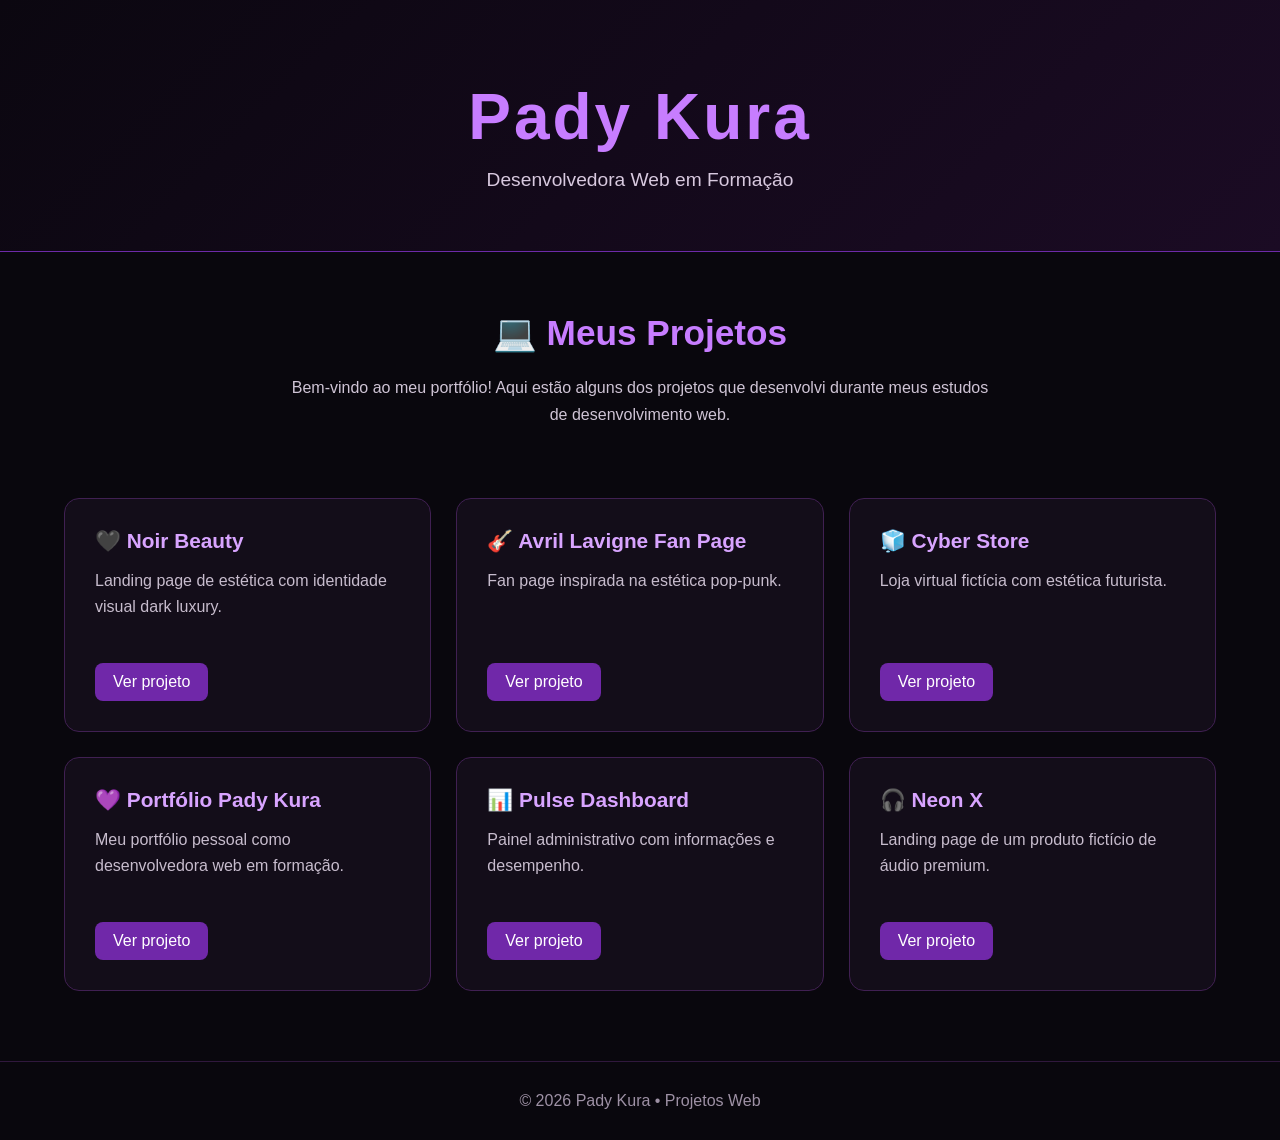
==== index.html @ dab2f783 "Adiciona página inicial do portfólio" ====
<!DOCTYPE html>
<html lang="pt-BR">
<head>
    <meta charset="UTF-8">
    <meta name="viewport" content="width=device-width, initial-scale=1.0">
    <title>Pady Kura | Projetos Web</title>

    <link rel="stylesheet" href="style.css">
</head>

<body>

    <header>
        <h1>Pady Kura</h1>
        <p>Desenvolvedora Web em Formação</p>
    </header>

    <main>

        <section class="intro">
            <h2>💻 Meus Projetos</h2>

            <p>
                Bem-vindo ao meu portfólio!
                Aqui estão alguns dos projetos que desenvolvi
                durante meus estudos de desenvolvimento web.
            </p>
        </section>

        <section class="projetos">

            <div class="card">
                <h3>🖤 Noir Beauty</h3>
                <p>Landing page de estética com identidade visual dark luxury.</p>
                <a href="trabalho%20com%20codigos/">Ver projeto</a>
            </div>

            <div class="card">
                <h3>🎸 Avril Lavigne Fan Page</h3>
                <p>Fan page inspirada na estética pop-punk.</p>
                <a href="trabalho%20com%20codigos/avril-fan-page/">Ver projeto</a>
            </div>

            <div class="card">
                <h3>🧊 Cyber Store</h3>
                <p>Loja virtual fictícia com estética futurista.</p>
                <a href="projeto-CYBER%20STORE/">Ver projeto</a>
            </div>

            <div class="card">
                <h3>💜 Portfólio Pady Kura</h3>
                <p>Meu portfólio pessoal como desenvolvedora web em formação.</p>
                <a href="portfolio-pady-kura/">Ver projeto</a>
            </div>

            <div class="card">
                <h3>📊 Pulse Dashboard</h3>
                <p>Painel administrativo com informações e desempenho.</p>
                <a href="dashboard/">Ver projeto</a>
            </div>

            <div class="card">
                <h3>🎧 Neon X</h3>
                <p>Landing page de um produto fictício de áudio premium.</p>
                <a href="neon-x/">Ver projeto</a>
            </div>

        </section>

    </main>

    <footer>
        <p>© 2026 Pady Kura • Projetos Web</p>
    </footer>

</body>
</html>
---- style.css ----
* {
    margin: 0;
    padding: 0;
    box-sizing: border-box;
}

body {
    font-family: Arial, sans-serif;
    background: #09070d;
    color: #f5f0fa;
    min-height: 100vh;
}

/* CABEÇALHO */

header {
    text-align: center;
    padding: 80px 20px 60px;
    background: linear-gradient(135deg, #0b0710, #1b0b24);
    border-bottom: 1px solid #6d2aa8;
}

header h1 {
    font-size: 4rem;
    color: #c77dff;
    margin-bottom: 15px;
    letter-spacing: 3px;
}

header p {
    font-size: 1.2rem;
    color: #d8c9df;
}

/* CONTEÚDO */

main {
    width: 90%;
    max-width: 1200px;
    margin: auto;
}

.intro {
    text-align: center;
    padding: 60px 20px 40px;
}

.intro h2 {
    font-size: 2.2rem;
    color: #c77dff;
    margin-bottom: 20px;
}

.intro p {
    max-width: 700px;
    margin: auto;
    line-height: 1.7;
    color: #cfc4d5;
}

/* PROJETOS */

.projetos {
    display: grid;
    grid-template-columns: repeat(3, 1fr);
    gap: 25px;
    padding: 30px 0 70px;
}

.card {
    background: #130d19;
    border: 1px solid #402052;
    border-radius: 15px;
    padding: 30px;
    transition: 0.3s;
}

.card:hover {
    transform: translateY(-8px);
    border-color: #a855f7;
    box-shadow: 0 10px 30px rgba(168, 85, 247, 0.2);
}

.card h3 {
    color: #d8a4ff;
    margin-bottom: 15px;
    font-size: 1.3rem;
}

.card p {
    color: #c7bccd;
    line-height: 1.6;
    min-height: 75px;
}

.card a {
    display: inline-block;
    margin-top: 20px;
    padding: 10px 18px;
    background: #7028a9;
    color: white;
    text-decoration: none;
    border-radius: 8px;
    transition: 0.3s;
}

.card a:hover {
    background: #a855f7;
}

/* RODAPÉ */

footer {
    text-align: center;
    padding: 30px;
    border-top: 1px solid #30183d;
    color: #9e91a5;
}

/* CELULAR */

@media (max-width: 900px) {

    .projetos {
        grid-template-columns: repeat(2, 1fr);
    }

}

@media (max-width: 600px) {

    header h1 {
        font-size: 2.8rem;
    }

    .projetos {
        grid-template-columns: 1fr;
    }

    .card {
        padding: 25px;
    }

}
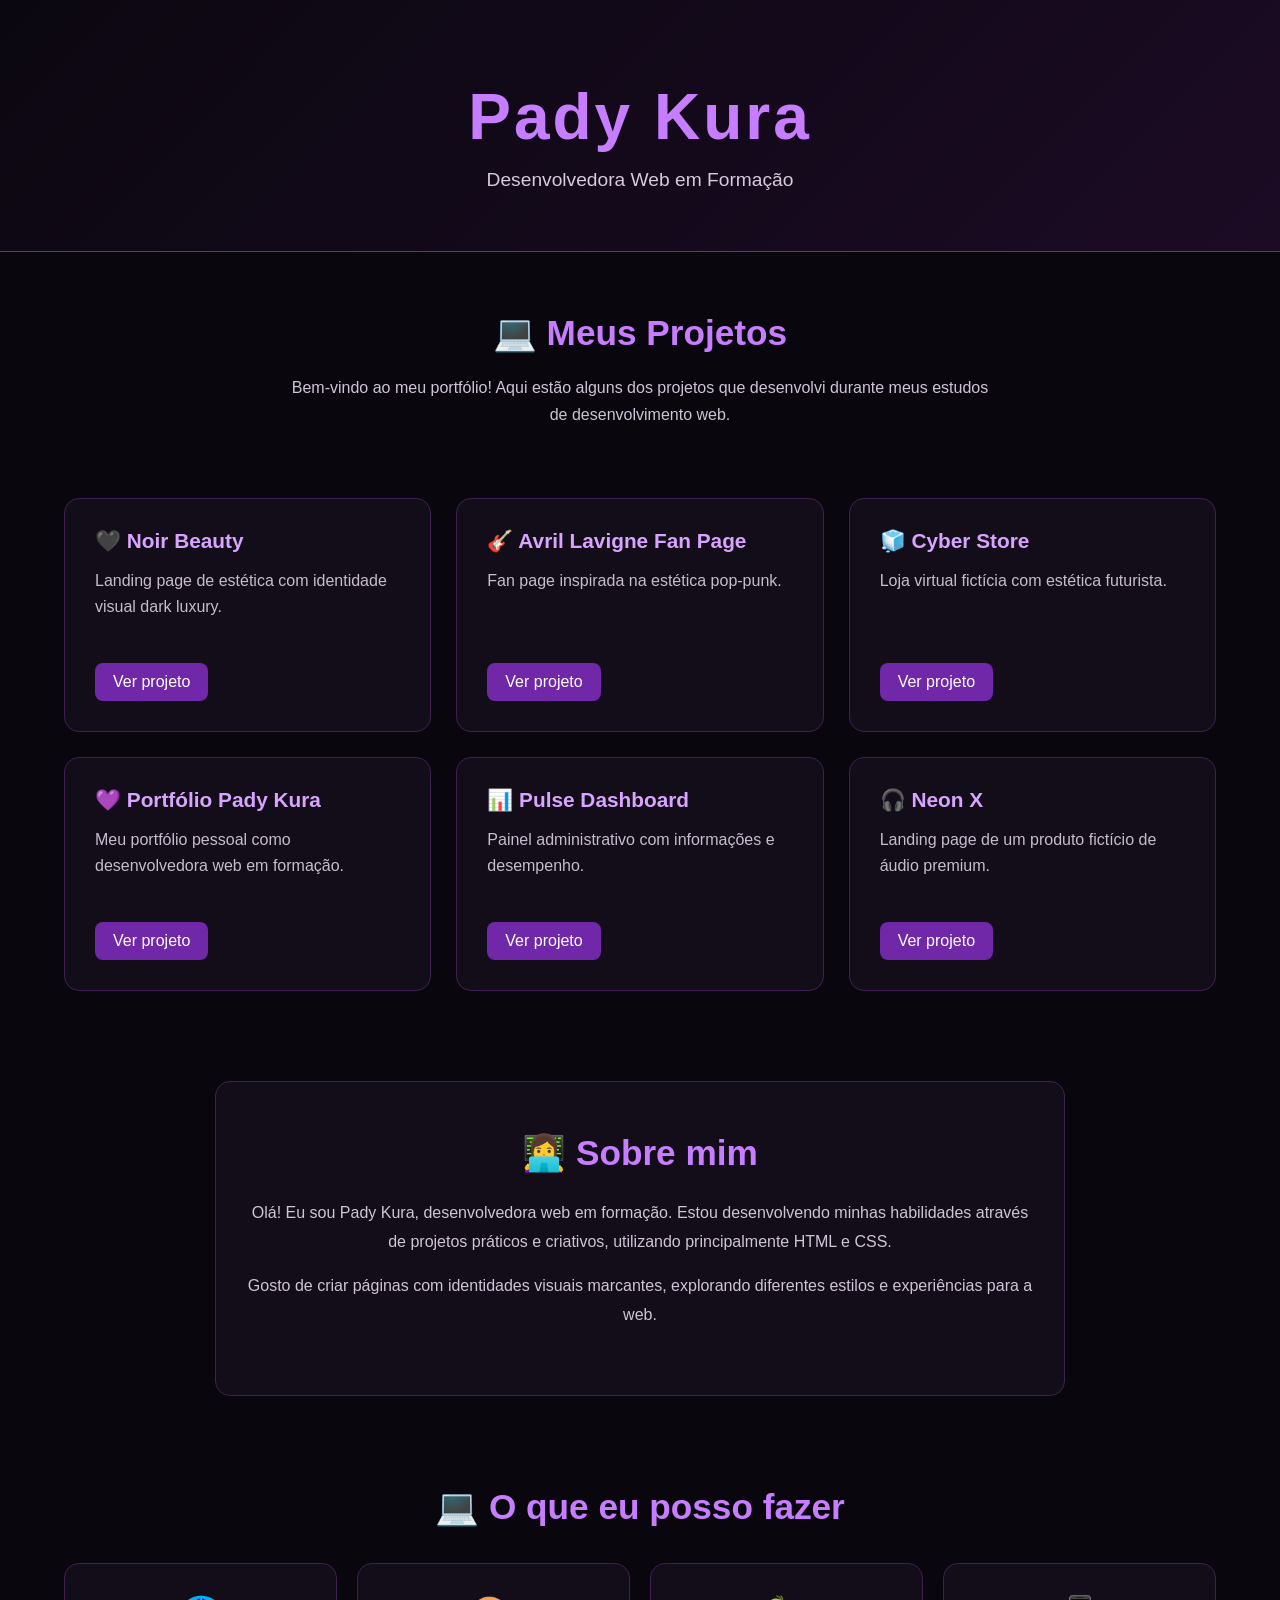
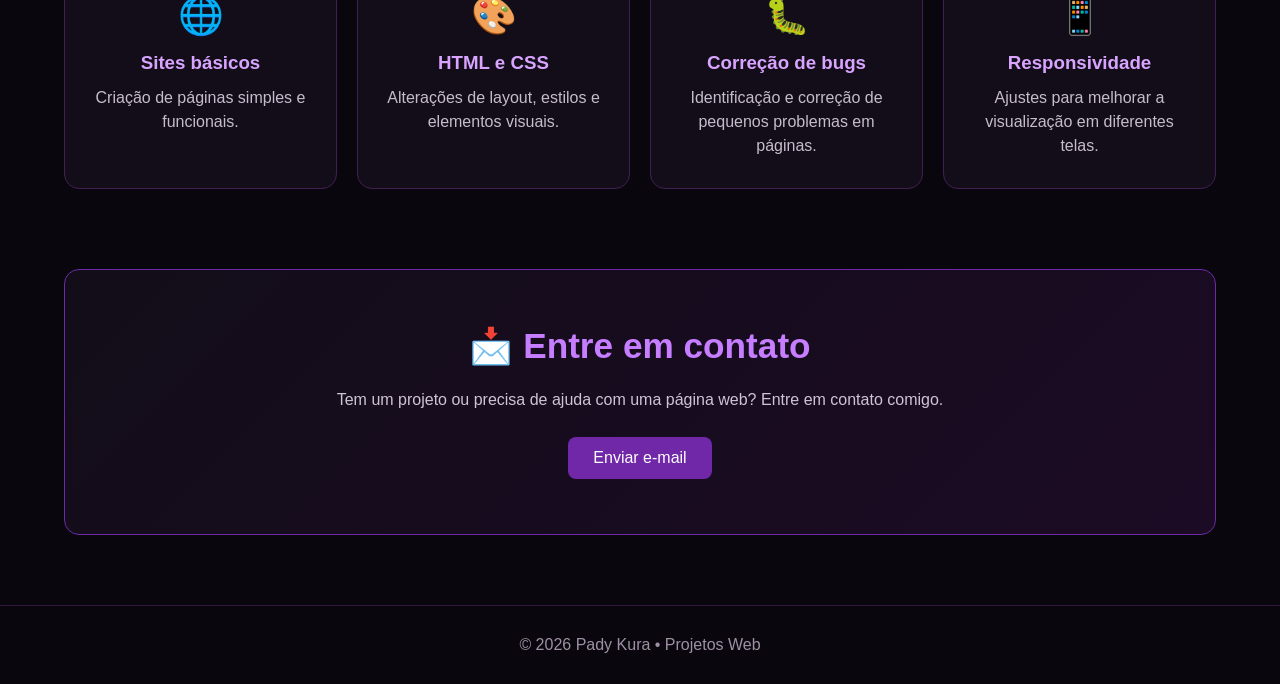
==== commit 8dc7386e: "Adiciona sobre mim habilidades e contato" ====
--- a/index.html
+++ b/index.html
@@ -1,8 +1,10 @@
 <!DOCTYPE html>
 <html lang="pt-BR">
+
 <head>
     <meta charset="UTF-8">
     <meta name="viewport" content="width=device-width, initial-scale=1.0">
+
     <title>Pady Kura | Projetos Web</title>
 
     <link rel="stylesheet" href="style.css">
@@ -15,9 +17,13 @@
         <p>Desenvolvedora Web em Formação</p>
     </header>
 
+
     <main>
 
+        <!-- INTRODUÇÃO -->
+
         <section class="intro">
+
             <h2>💻 Meus Projetos</h2>
 
             <p>
@@ -25,53 +31,220 @@
                 Aqui estão alguns dos projetos que desenvolvi
                 durante meus estudos de desenvolvimento web.
             </p>
-        </section>
+
+        </section>
+
+
+        <!-- PROJETOS -->
 
         <section class="projetos">
 
             <div class="card">
+
                 <h3>🖤 Noir Beauty</h3>
-                <p>Landing page de estética com identidade visual dark luxury.</p>
-                <a href="trabalho%20com%20codigos/">Ver projeto</a>
-            </div>
-
-            <div class="card">
+
+                <p>
+                    Landing page de estética com identidade visual dark luxury.
+                </p>
+
+                <a href="trabalho%20com%20codigos/">
+                    Ver projeto
+                </a>
+
+            </div>
+
+
+            <div class="card">
+
                 <h3>🎸 Avril Lavigne Fan Page</h3>
-                <p>Fan page inspirada na estética pop-punk.</p>
-                <a href="trabalho%20com%20codigos/avril-fan-page/">Ver projeto</a>
-            </div>
-
-            <div class="card">
+
+                <p>
+                    Fan page inspirada na estética pop-punk.
+                </p>
+
+                <a href="trabalho%20com%20codigos/avril-fan-page/">
+                    Ver projeto
+                </a>
+
+            </div>
+
+
+            <div class="card">
+
                 <h3>🧊 Cyber Store</h3>
-                <p>Loja virtual fictícia com estética futurista.</p>
-                <a href="projeto-CYBER%20STORE/">Ver projeto</a>
-            </div>
-
-            <div class="card">
+
+                <p>
+                    Loja virtual fictícia com estética futurista.
+                </p>
+
+                <a href="projeto-CYBER%20STORE/">
+                    Ver projeto
+                </a>
+
+            </div>
+
+
+            <div class="card">
+
                 <h3>💜 Portfólio Pady Kura</h3>
-                <p>Meu portfólio pessoal como desenvolvedora web em formação.</p>
-                <a href="portfolio-pady-kura/">Ver projeto</a>
-            </div>
-
-            <div class="card">
+
+                <p>
+                    Meu portfólio pessoal como desenvolvedora web em formação.
+                </p>
+
+                <a href="portfolio-pady-kura/">
+                    Ver projeto
+                </a>
+
+            </div>
+
+
+            <div class="card">
+
                 <h3>📊 Pulse Dashboard</h3>
-                <p>Painel administrativo com informações e desempenho.</p>
-                <a href="dashboard/">Ver projeto</a>
-            </div>
-
-            <div class="card">
+
+                <p>
+                    Painel administrativo com informações e desempenho.
+                </p>
+
+                <a href="dashboard/">
+                    Ver projeto
+                </a>
+
+            </div>
+
+
+            <div class="card">
+
                 <h3>🎧 Neon X</h3>
-                <p>Landing page de um produto fictício de áudio premium.</p>
-                <a href="neon-x/">Ver projeto</a>
-            </div>
-
-        </section>
+
+                <p>
+                    Landing page de um produto fictício de áudio premium.
+                </p>
+
+                <a href="neon-x/">
+                    Ver projeto
+                </a>
+
+            </div>
+
+        </section>
+
+
+        <!-- SOBRE MIM -->
+
+        <section class="sobre">
+
+            <h2>👩‍💻 Sobre mim</h2>
+
+            <p>
+                Olá! Eu sou Pady Kura, desenvolvedora web em formação.
+                Estou desenvolvendo minhas habilidades através de projetos
+                práticos e criativos, utilizando principalmente HTML e CSS.
+            </p>
+
+            <p>
+                Gosto de criar páginas com identidades visuais marcantes,
+                explorando diferentes estilos e experiências para a web.
+            </p>
+
+        </section>
+
+
+        <!-- HABILIDADES -->
+
+        <section class="habilidades">
+
+            <h2>💻 O que eu posso fazer</h2>
+
+            <div class="habilidades-lista">
+
+                <div class="habilidade">
+
+                    <span>🌐</span>
+
+                    <h3>Sites básicos</h3>
+
+                    <p>
+                        Criação de páginas simples e funcionais.
+                    </p>
+
+                </div>
+
+
+                <div class="habilidade">
+
+                    <span>🎨</span>
+
+                    <h3>HTML e CSS</h3>
+
+                    <p>
+                        Alterações de layout, estilos e elementos visuais.
+                    </p>
+
+                </div>
+
+
+                <div class="habilidade">
+
+                    <span>🐛</span>
+
+                    <h3>Correção de bugs</h3>
+
+                    <p>
+                        Identificação e correção de pequenos problemas em páginas.
+                    </p>
+
+                </div>
+
+
+                <div class="habilidade">
+
+                    <span>📱</span>
+
+                    <h3>Responsividade</h3>
+
+                    <p>
+                        Ajustes para melhorar a visualização em diferentes telas.
+                    </p>
+
+                </div>
+
+            </div>
+
+        </section>
+
+
+        <!-- CONTATO -->
+
+        <section class="contato">
+
+            <h2>📩 Entre em contato</h2>
+
+            <p>
+                Tem um projeto ou precisa de ajuda com uma página web?
+                Entre em contato comigo.
+            </p>
+
+            <a href="mailto:seuemail@exemplo.com" class="botao-contato">
+                Enviar e-mail
+            </a>
+
+        </section>
+
 
     </main>
 
+
     <footer>
-        <p>© 2026 Pady Kura • Projetos Web</p>
+
+        <p>
+            © 2026 Pady Kura • Projetos Web
+        </p>
+
     </footer>
 
+
 </body>
+
 </html>
--- a/style.css
+++ b/style.css
@@ -32,6 +32,7 @@
     color: #d8c9df;
 }
 
+
 /* CONTEÚDO */
 
 main {
@@ -57,6 +58,7 @@
     line-height: 1.7;
     color: #cfc4d5;
 }
+
 
 /* PROJETOS */
 
@@ -108,6 +110,121 @@
     background: #a855f7;
 }
 
+
+/* SOBRE MIM */
+
+.sobre {
+    text-align: center;
+    max-width: 850px;
+    margin: 20px auto 70px;
+    padding: 50px 30px;
+    background: #130d19;
+    border: 1px solid #402052;
+    border-radius: 15px;
+}
+
+.sobre h2 {
+    color: #c77dff;
+    font-size: 2.2rem;
+    margin-bottom: 25px;
+}
+
+.sobre p {
+    color: #cfc4d5;
+    line-height: 1.8;
+    margin-bottom: 15px;
+}
+
+
+/* HABILIDADES */
+
+.habilidades {
+    text-align: center;
+    padding: 20px 0 70px;
+}
+
+.habilidades h2 {
+    color: #c77dff;
+    font-size: 2.2rem;
+    margin-bottom: 35px;
+}
+
+.habilidades-lista {
+    display: grid;
+    grid-template-columns: repeat(4, 1fr);
+    gap: 20px;
+}
+
+.habilidade {
+    background: #130d19;
+    border: 1px solid #402052;
+    border-radius: 15px;
+    padding: 30px 20px;
+    transition: 0.3s;
+}
+
+.habilidade:hover {
+    transform: translateY(-6px);
+    border-color: #a855f7;
+    box-shadow: 0 10px 30px rgba(168, 85, 247, 0.2);
+}
+
+.habilidade span {
+    display: block;
+    font-size: 2.3rem;
+    margin-bottom: 15px;
+}
+
+.habilidade h3 {
+    color: #d8a4ff;
+    margin-bottom: 12px;
+}
+
+.habilidade p {
+    color: #c7bccd;
+    line-height: 1.5;
+}
+
+
+/* CONTATO */
+
+.contato {
+    text-align: center;
+    margin: 10px auto 70px;
+    padding: 55px 30px;
+    background: linear-gradient(135deg, #130d19, #1b0b24);
+    border: 1px solid #6d2aa8;
+    border-radius: 15px;
+}
+
+.contato h2 {
+    color: #c77dff;
+    font-size: 2.2rem;
+    margin-bottom: 20px;
+}
+
+.contato p {
+    color: #cfc4d5;
+    margin-bottom: 25px;
+    line-height: 1.6;
+}
+
+.botao-contato {
+    display: inline-block;
+    padding: 12px 25px;
+    background: #7028a9;
+    color: white;
+    text-decoration: none;
+    border-radius: 8px;
+    transition: 0.3s;
+}
+
+.botao-contato:hover {
+    background: #a855f7;
+    transform: translateY(-2px);
+}
+
+
 /* RODAPÉ */
 
 footer {
@@ -117,7 +234,8 @@
     color: #9e91a5;
 }
 
-/* CELULAR */
+
+/* TABLET */
 
 @media (max-width: 900px) {
 
@@ -125,7 +243,14 @@
         grid-template-columns: repeat(2, 1fr);
     }
 
-}
+    .habilidades-lista {
+        grid-template-columns: repeat(2, 1fr);
+    }
+
+}
+
+
+/* CELULAR */
 
 @media (max-width: 600px) {
 
@@ -141,4 +266,13 @@
         padding: 25px;
     }
 
+    .habilidades-lista {
+        grid-template-columns: 1fr;
+    }
+
+    .sobre,
+    .contato {
+        padding: 35px 20px;
+    }
+
 }
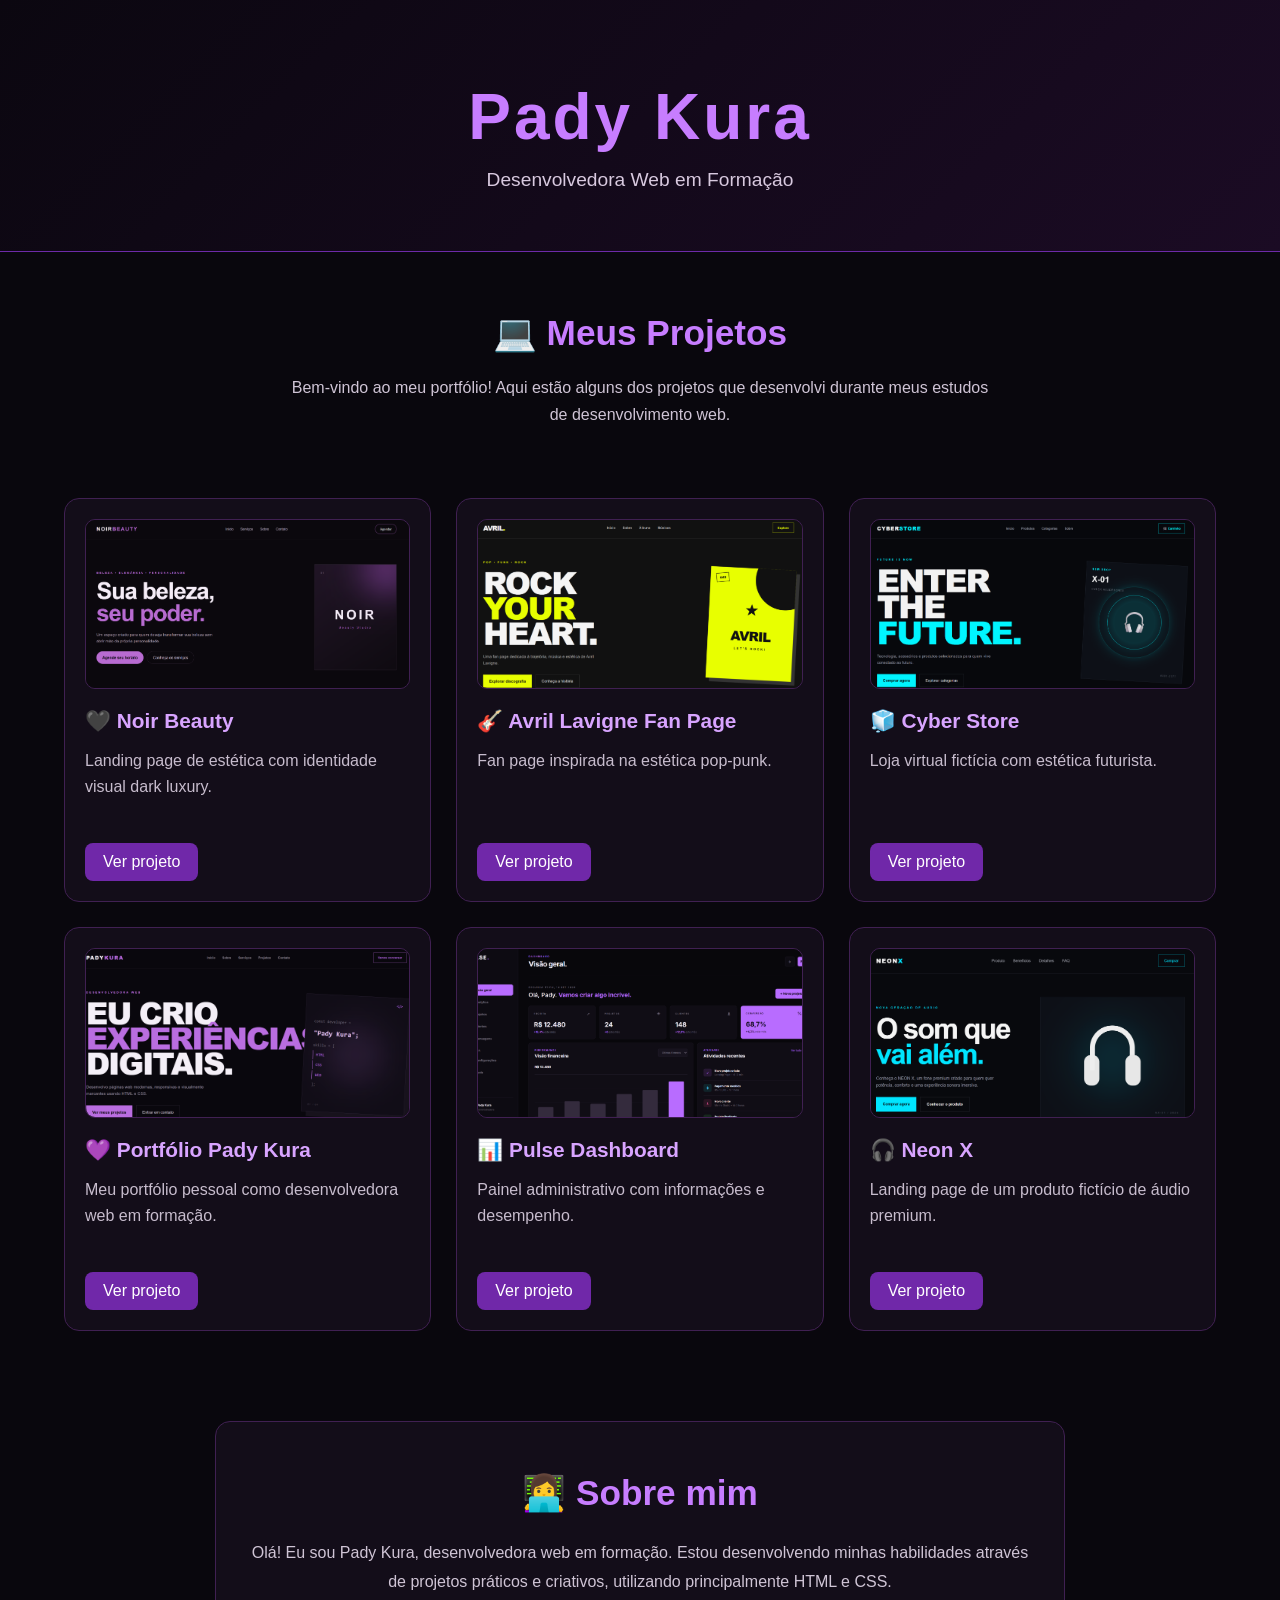
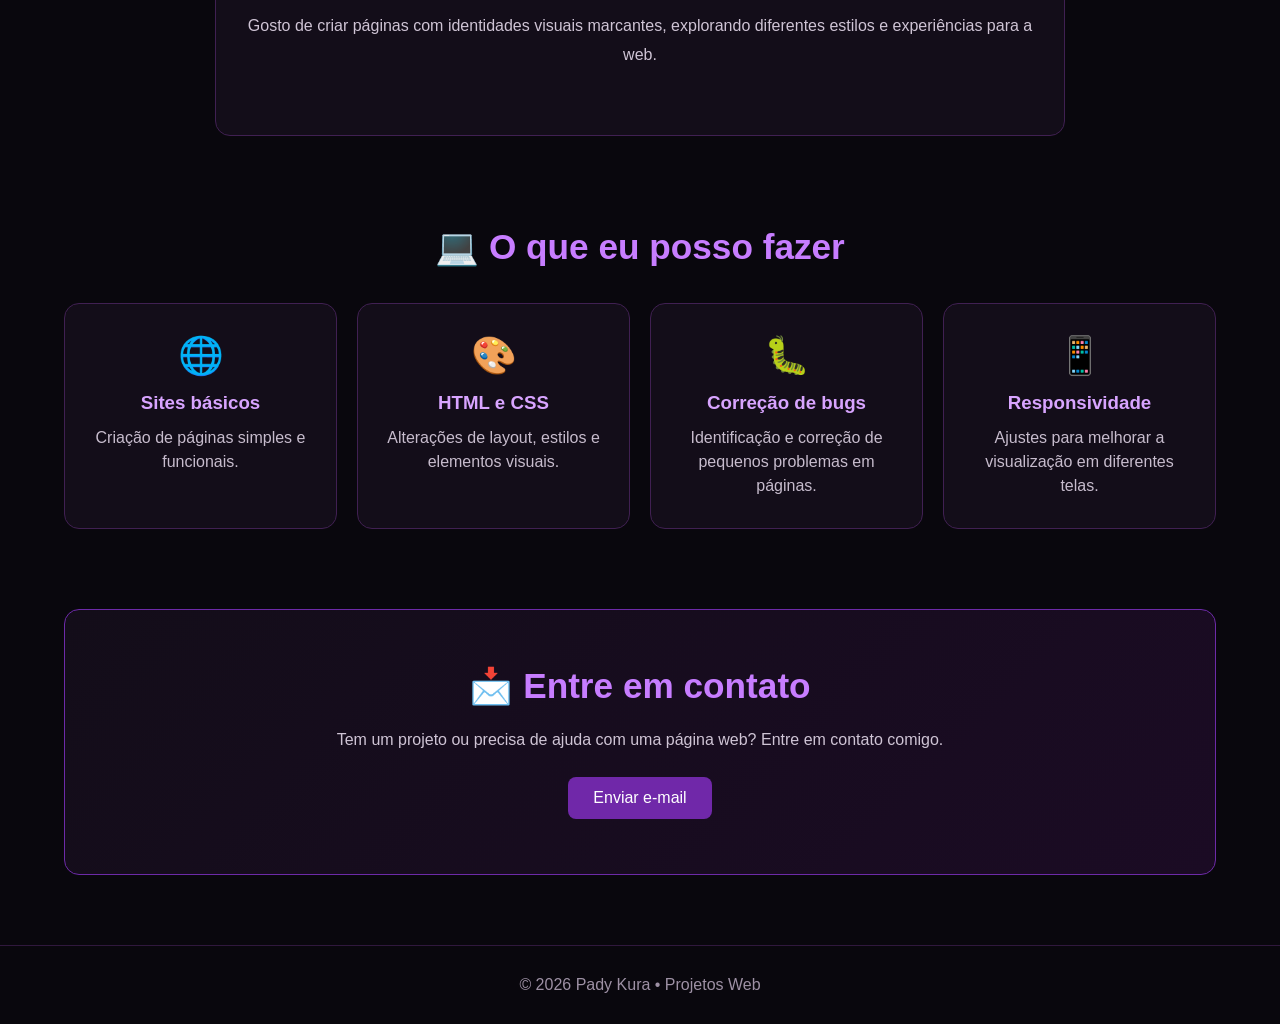
==== commit bd0f0905: "Adiciona previews dos projetos" ====
--- a/index.html
+++ b/index.html
@@ -39,22 +39,33 @@
 
         <section class="projetos">
 
-            <div class="card">
-
-                <h3>🖤 Noir Beauty</h3>
-
-                <p>
-                    Landing page de estética com identidade visual dark luxury.
-                </p>
-
-                <a href="trabalho%20com%20codigos/">
-                    Ver projeto
-                </a>
-
-            </div>
-
-
-            <div class="card">
+
+            <!-- NOIR BEAUTY -->
+
+            <div class="card">
+
+    <img src="previews/preview-noir-beauty.jpg"
+        alt="Prévia do projeto Noir Beauty">
+
+    <h3>🖤 Noir Beauty</h3>
+
+    <p>
+        Landing page de estética com identidade visual dark luxury.
+    </p>
+
+    <a href="trabalho%20com%20codigos/">
+        Ver projeto
+    </a>
+
+</div>
+
+
+            <!-- AVRIL LAVIGNE -->
+
+            <div class="card">
+
+                <img src="previews/preview-avril-fan-page.jpg.png"
+                    alt="Prévia do projeto Avril Lavigne Fan Page">
 
                 <h3>🎸 Avril Lavigne Fan Page</h3>
 
@@ -69,7 +80,12 @@
             </div>
 
 
-            <div class="card">
+            <!-- CYBER STORE -->
+
+            <div class="card">
+
+                <img src="previews/preview-cyber-store.jpg.png"
+                    alt="Prévia do projeto Cyber Store">
 
                 <h3>🧊 Cyber Store</h3>
 
@@ -84,7 +100,12 @@
             </div>
 
 
-            <div class="card">
+            <!-- PORTFÓLIO -->
+
+            <div class="card">
+
+                <img src="previews/preview-portfolio-pady-kura.jpg.png"
+                    alt="Prévia do projeto Portfólio Pady Kura">
 
                 <h3>💜 Portfólio Pady Kura</h3>
 
@@ -99,7 +120,12 @@
             </div>
 
 
-            <div class="card">
+            <!-- PULSE DASHBOARD -->
+
+            <div class="card">
+
+                <img src="previews/preview-pulse-dashboard.jpg.png"
+                    alt="Prévia do projeto Pulse Dashboard">
 
                 <h3>📊 Pulse Dashboard</h3>
 
@@ -114,7 +140,12 @@
             </div>
 
 
-            <div class="card">
+            <!-- NEON X -->
+
+            <div class="card">
+
+                <img src="previews/preview-neon-x.jpg.png"
+                    alt="Prévia do projeto Neon X">
 
                 <h3>🎧 Neon X</h3>
 
@@ -127,6 +158,7 @@
                 </a>
 
             </div>
+
 
         </section>
 
--- a/style.css
+++ b/style.css
@@ -69,11 +69,14 @@
     padding: 30px 0 70px;
 }
 
+/* CARD */
+
 .card {
     background: #130d19;
     border: 1px solid #402052;
     border-radius: 15px;
-    padding: 30px;
+    padding: 20px;
+    overflow: hidden;
     transition: 0.3s;
 }
 
@@ -83,17 +86,36 @@
     box-shadow: 0 10px 30px rgba(168, 85, 247, 0.2);
 }
 
+/* PRÉVIA DO PROJETO */
+
+.card img {
+    display: block;
+    width: 100%;
+    height: 170px;
+    object-fit: cover;
+    object-position: top;
+    border-radius: 10px;
+    margin-bottom: 20px;
+    border: 1px solid #402052;
+}
+
+/* TÍTULO */
+
 .card h3 {
     color: #d8a4ff;
     margin-bottom: 15px;
     font-size: 1.3rem;
 }
 
+/* DESCRIÇÃO */
+
 .card p {
     color: #c7bccd;
     line-height: 1.6;
     min-height: 75px;
 }
+
+/* BOTÃO */
 
 .card a {
     display: inline-block;
@@ -263,7 +285,11 @@
     }
 
     .card {
-        padding: 25px;
+        padding: 18px;
+    }
+
+    .card img {
+        height: 160px;
     }
 
     .habilidades-lista {
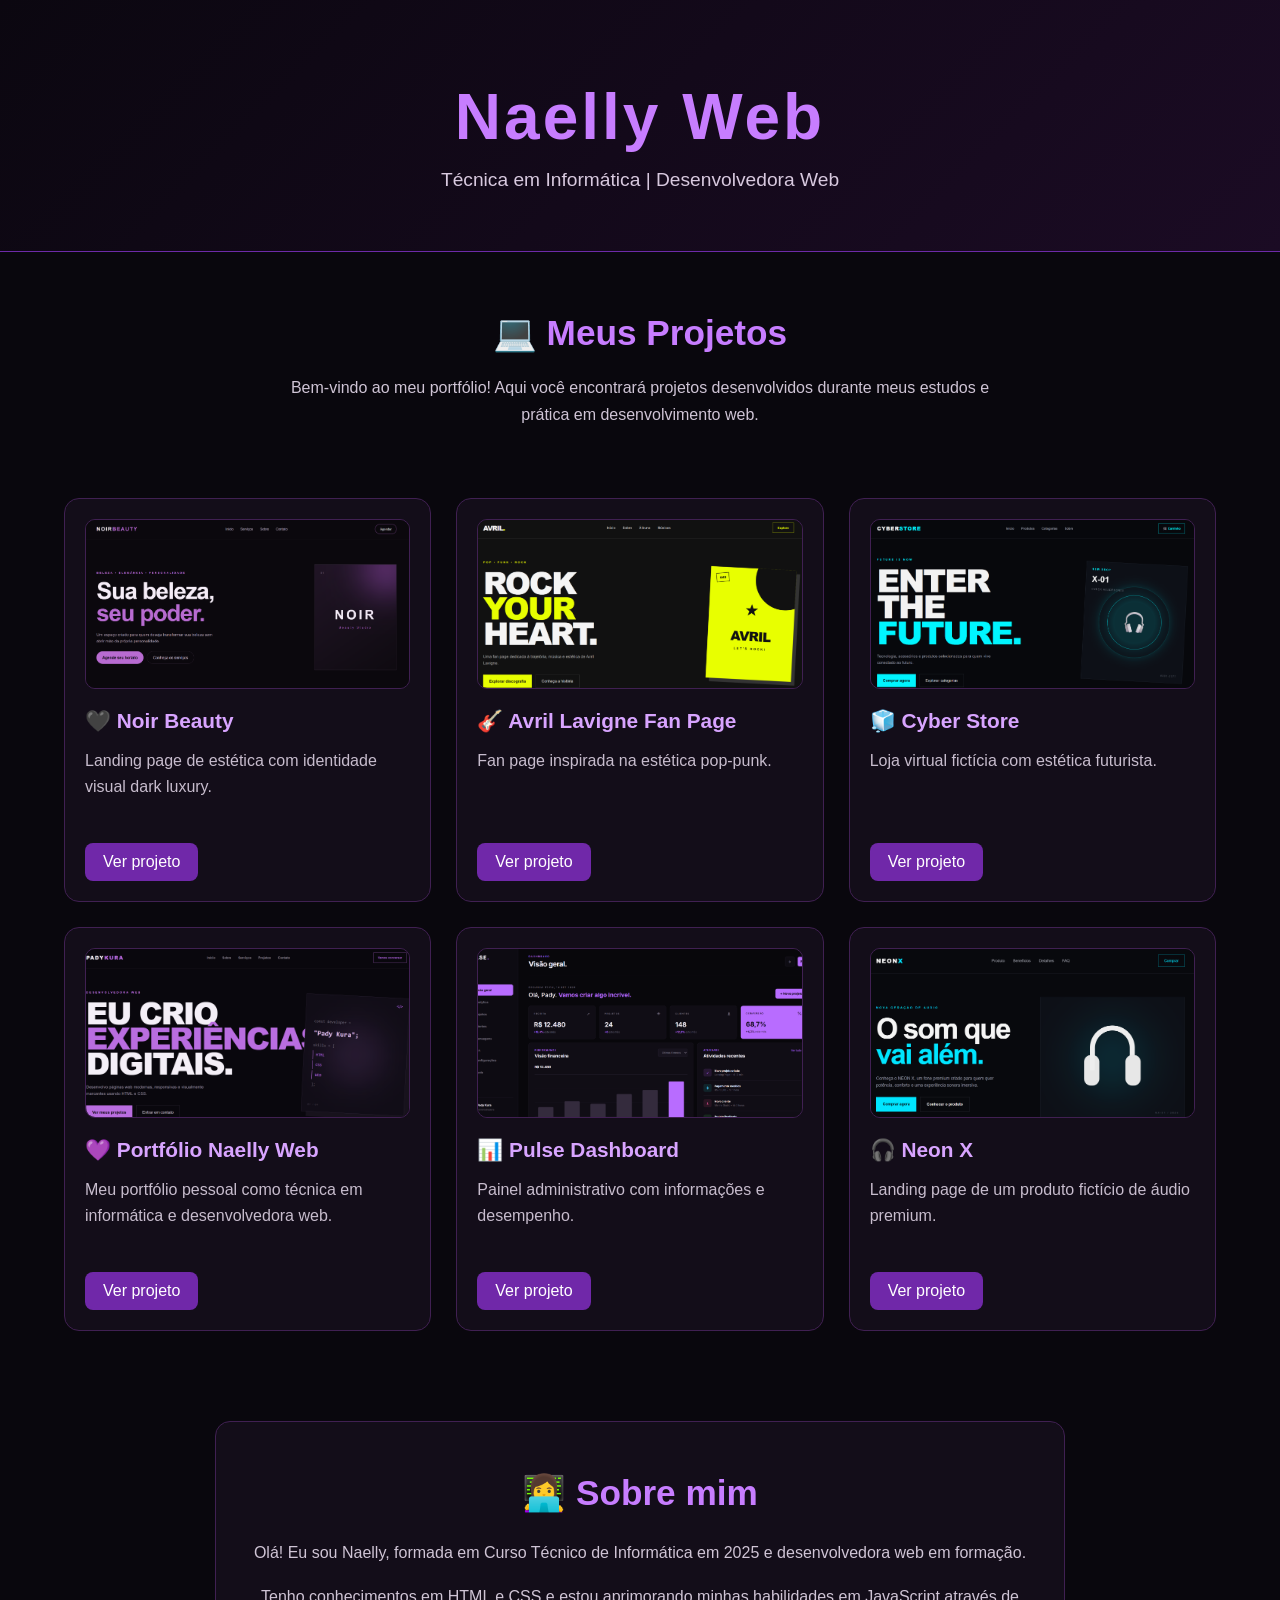
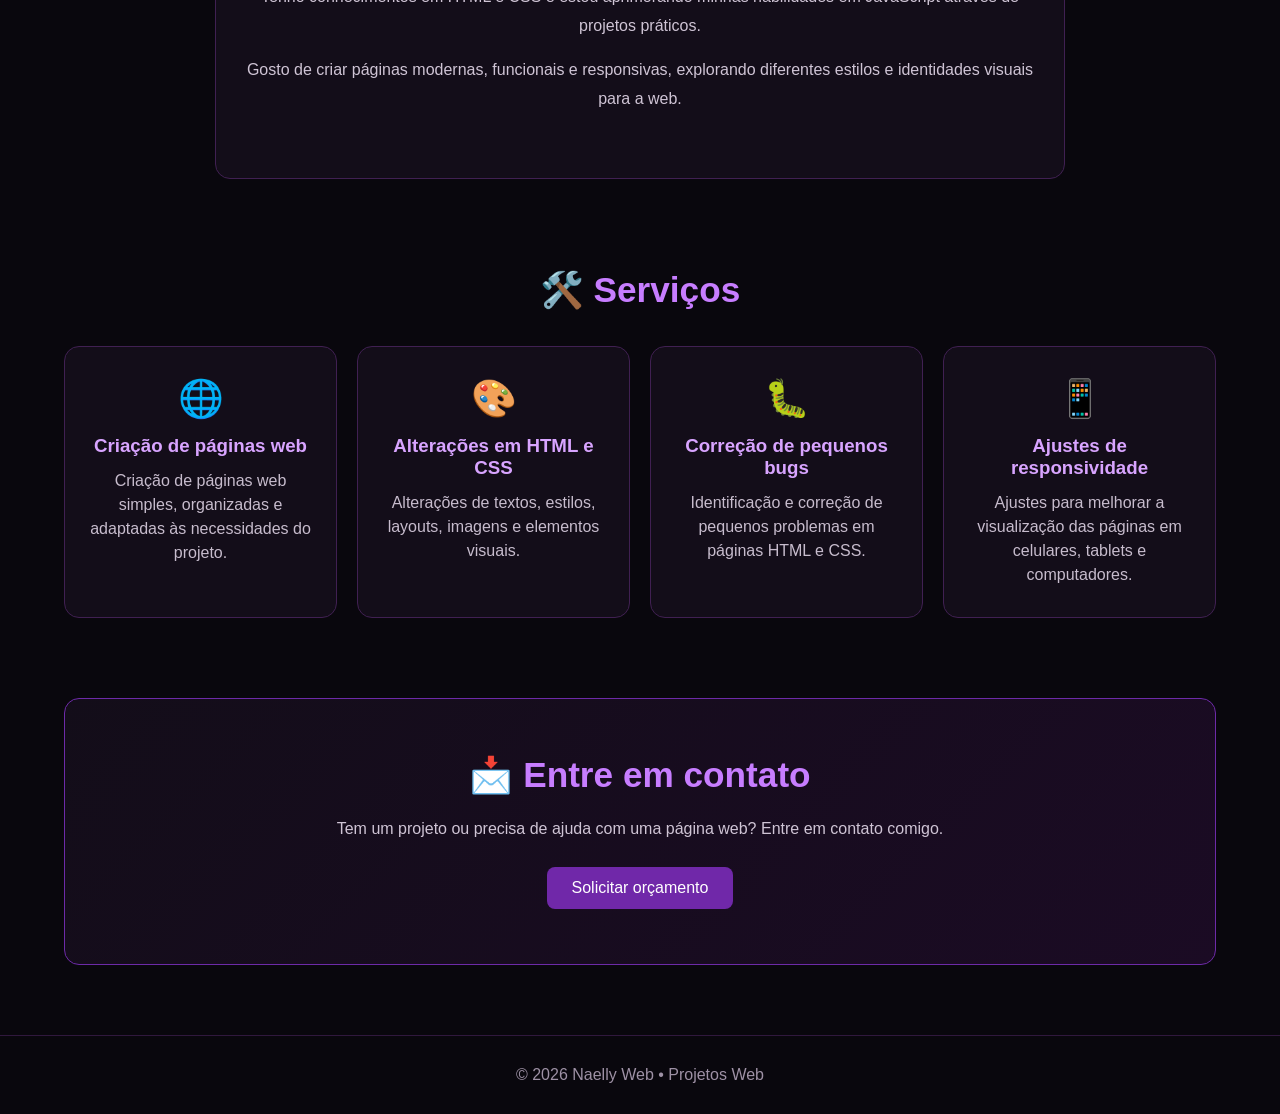
==== commit 6c292803: "Atualiza seção de serviços" ====
--- a/index.html
+++ b/index.html
@@ -5,7 +5,7 @@
     <meta charset="UTF-8">
     <meta name="viewport" content="width=device-width, initial-scale=1.0">
 
-    <title>Pady Kura | Projetos Web</title>
+    <title>Naelly Web | Projetos Web</title>
 
     <link rel="stylesheet" href="style.css">
 </head>
@@ -13,8 +13,8 @@
 <body>
 
     <header>
-        <h1>Pady Kura</h1>
-        <p>Desenvolvedora Web em Formação</p>
+        <h1>Naelly Web</h1>
+        <p>Técnica em Informática | Desenvolvedora Web</p>
     </header>
 
 
@@ -28,8 +28,8 @@
 
             <p>
                 Bem-vindo ao meu portfólio!
-                Aqui estão alguns dos projetos que desenvolvi
-                durante meus estudos de desenvolvimento web.
+                Aqui você encontrará projetos desenvolvidos
+                durante meus estudos e prática em desenvolvimento web.
             </p>
 
         </section>
@@ -44,20 +44,20 @@
 
             <div class="card">
 
-    <img src="previews/preview-noir-beauty.jpg"
-        alt="Prévia do projeto Noir Beauty">
-
-    <h3>🖤 Noir Beauty</h3>
-
-    <p>
-        Landing page de estética com identidade visual dark luxury.
-    </p>
-
-    <a href="trabalho%20com%20codigos/">
-        Ver projeto
-    </a>
-
-</div>
+                <img src="previews/preview-noir-beauty.jpg"
+                    alt="Prévia do projeto Noir Beauty">
+
+                <h3>🖤 Noir Beauty</h3>
+
+                <p>
+                    Landing page de estética com identidade visual dark luxury.
+                </p>
+
+                <a href="trabalho%20com%20codigos/">
+                    Ver projeto
+                </a>
+
+            </div>
 
 
             <!-- AVRIL LAVIGNE -->
@@ -105,12 +105,13 @@
             <div class="card">
 
                 <img src="previews/preview-portfolio-pady-kura.jpg.png"
-                    alt="Prévia do projeto Portfólio Pady Kura">
-
-                <h3>💜 Portfólio Pady Kura</h3>
-
-                <p>
-                    Meu portfólio pessoal como desenvolvedora web em formação.
+                    alt="Prévia do projeto Portfólio Naelly Web">
+
+                <h3>💜 Portfólio Naelly Web</h3>
+
+                <p>
+                    Meu portfólio pessoal como técnica em informática
+                    e desenvolvedora web.
                 </p>
 
                 <a href="portfolio-pady-kura/">
@@ -170,77 +171,95 @@
             <h2>👩‍💻 Sobre mim</h2>
 
             <p>
-                Olá! Eu sou Pady Kura, desenvolvedora web em formação.
-                Estou desenvolvendo minhas habilidades através de projetos
-                práticos e criativos, utilizando principalmente HTML e CSS.
-            </p>
-
-            <p>
-                Gosto de criar páginas com identidades visuais marcantes,
-                explorando diferentes estilos e experiências para a web.
-            </p>
-
-        </section>
-
-
-        <!-- HABILIDADES -->
+                Olá! Eu sou Naelly, formada em Curso Técnico de Informática
+                em 2025 e desenvolvedora web em formação.
+            </p>
+
+            <p>
+                Tenho conhecimentos em HTML e CSS e estou aprimorando
+                minhas habilidades em JavaScript através de projetos práticos.
+            </p>
+
+            <p>
+                Gosto de criar páginas modernas, funcionais e responsivas,
+                explorando diferentes estilos e identidades visuais para a web.
+            </p>
+
+        </section>
+
+
+        <!-- SERVIÇOS -->
 
         <section class="habilidades">
 
-            <h2>💻 O que eu posso fazer</h2>
+            <h2>🛠️ Serviços</h2>
 
             <div class="habilidades-lista">
 
+
+                <!-- SERVIÇO 1 -->
+
                 <div class="habilidade">
 
                     <span>🌐</span>
 
-                    <h3>Sites básicos</h3>
+                    <h3>Criação de páginas web</h3>
 
                     <p>
-                        Criação de páginas simples e funcionais.
+                        Criação de páginas web simples, organizadas
+                        e adaptadas às necessidades do projeto.
                     </p>
 
                 </div>
 
 
+                <!-- SERVIÇO 2 -->
+
                 <div class="habilidade">
 
                     <span>🎨</span>
 
-                    <h3>HTML e CSS</h3>
+                    <h3>Alterações em HTML e CSS</h3>
 
                     <p>
-                        Alterações de layout, estilos e elementos visuais.
+                        Alterações de textos, estilos, layouts,
+                        imagens e elementos visuais.
                     </p>
 
                 </div>
 
 
+                <!-- SERVIÇO 3 -->
+
                 <div class="habilidade">
 
                     <span>🐛</span>
 
-                    <h3>Correção de bugs</h3>
+                    <h3>Correção de pequenos bugs</h3>
 
                     <p>
-                        Identificação e correção de pequenos problemas em páginas.
+                        Identificação e correção de pequenos
+                        problemas em páginas HTML e CSS.
                     </p>
 
                 </div>
 
 
+                <!-- SERVIÇO 4 -->
+
                 <div class="habilidade">
 
                     <span>📱</span>
 
-                    <h3>Responsividade</h3>
+                    <h3>Ajustes de responsividade</h3>
 
                     <p>
-                        Ajustes para melhorar a visualização em diferentes telas.
+                        Ajustes para melhorar a visualização
+                        das páginas em celulares, tablets e computadores.
                     </p>
 
                 </div>
+
 
             </div>
 
@@ -258,8 +277,10 @@
                 Entre em contato comigo.
             </p>
 
-            <a href="mailto:seuemail@exemplo.com" class="botao-contato">
-                Enviar e-mail
+            <a href="https://mail.google.com/mail/?view=cm&fs=1&to=naellypadilhadesouzaalves@gmail.com"
+                target="_blank"
+                class="botao-contato">
+                Solicitar orçamento
             </a>
 
         </section>
@@ -271,7 +292,7 @@
     <footer>
 
         <p>
-            © 2026 Pady Kura • Projetos Web
+            © 2026 Naelly Web • Projetos Web
         </p>
 
     </footer>
